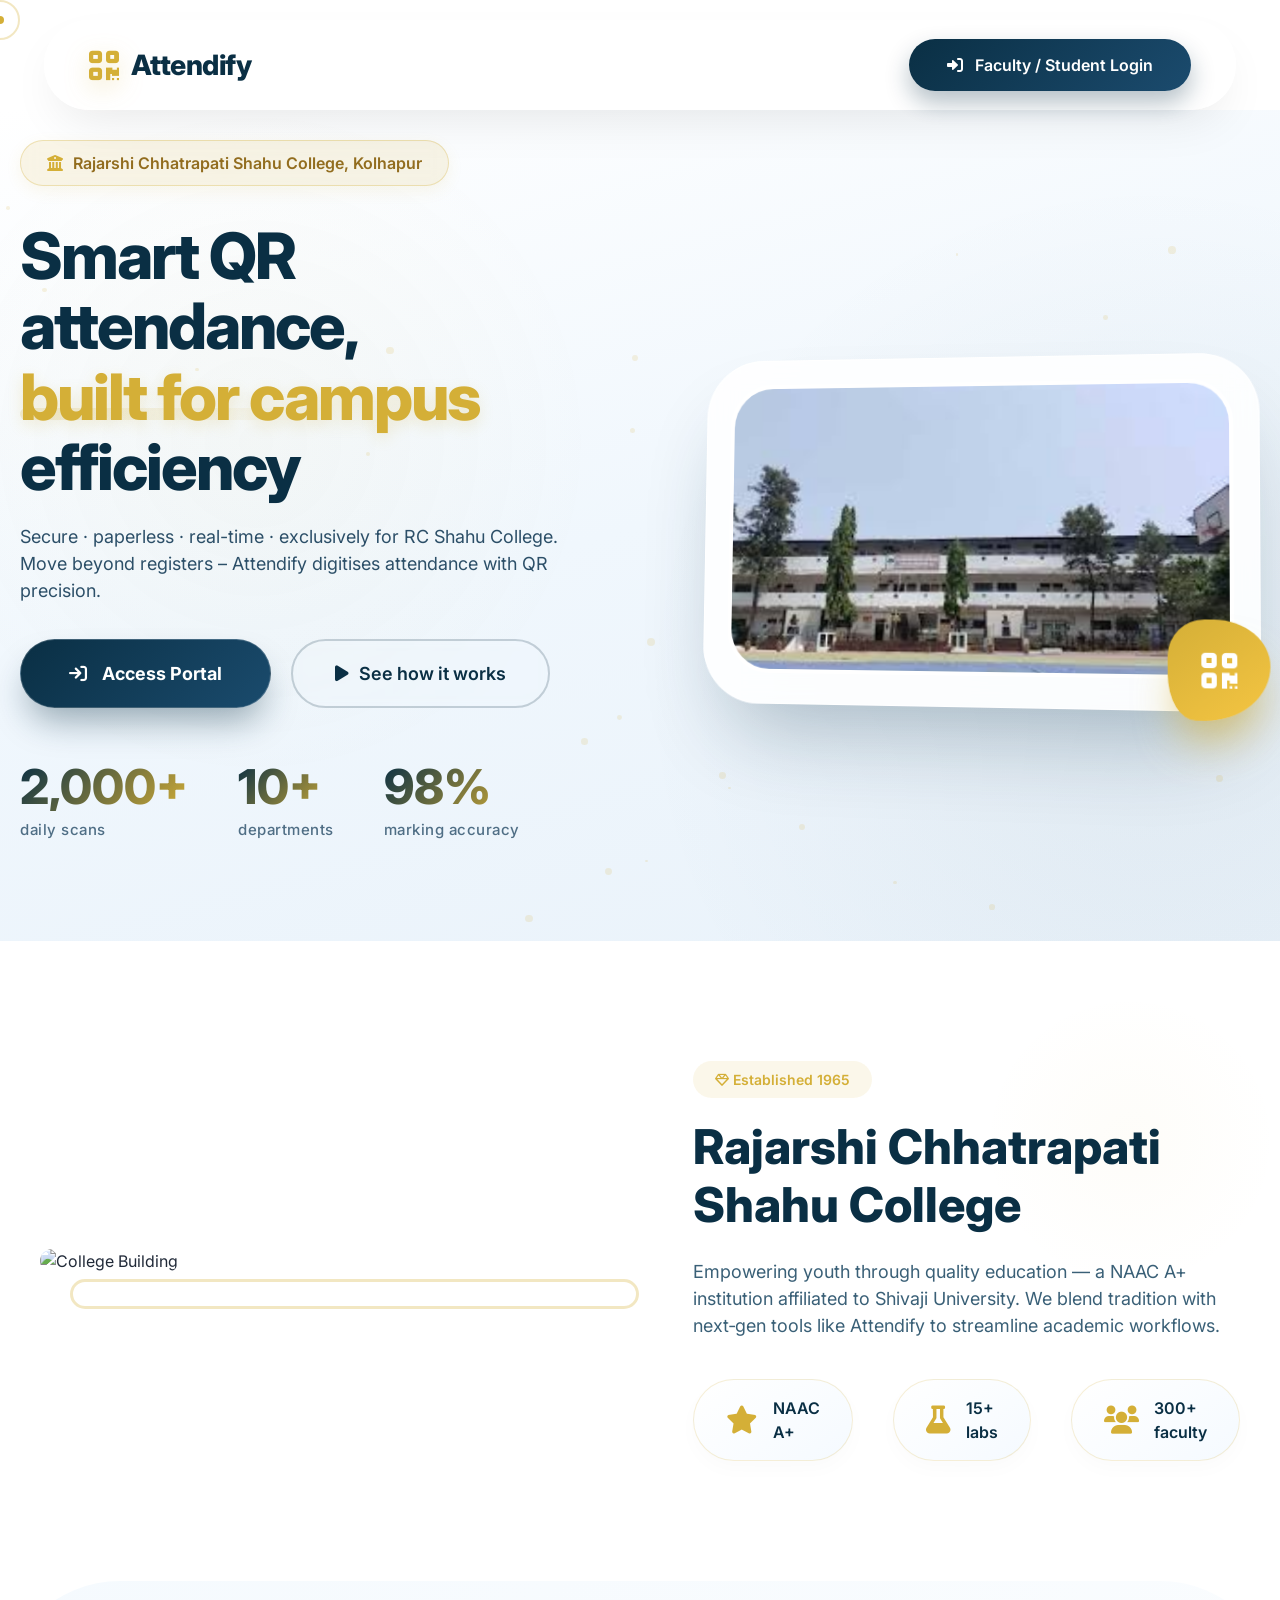
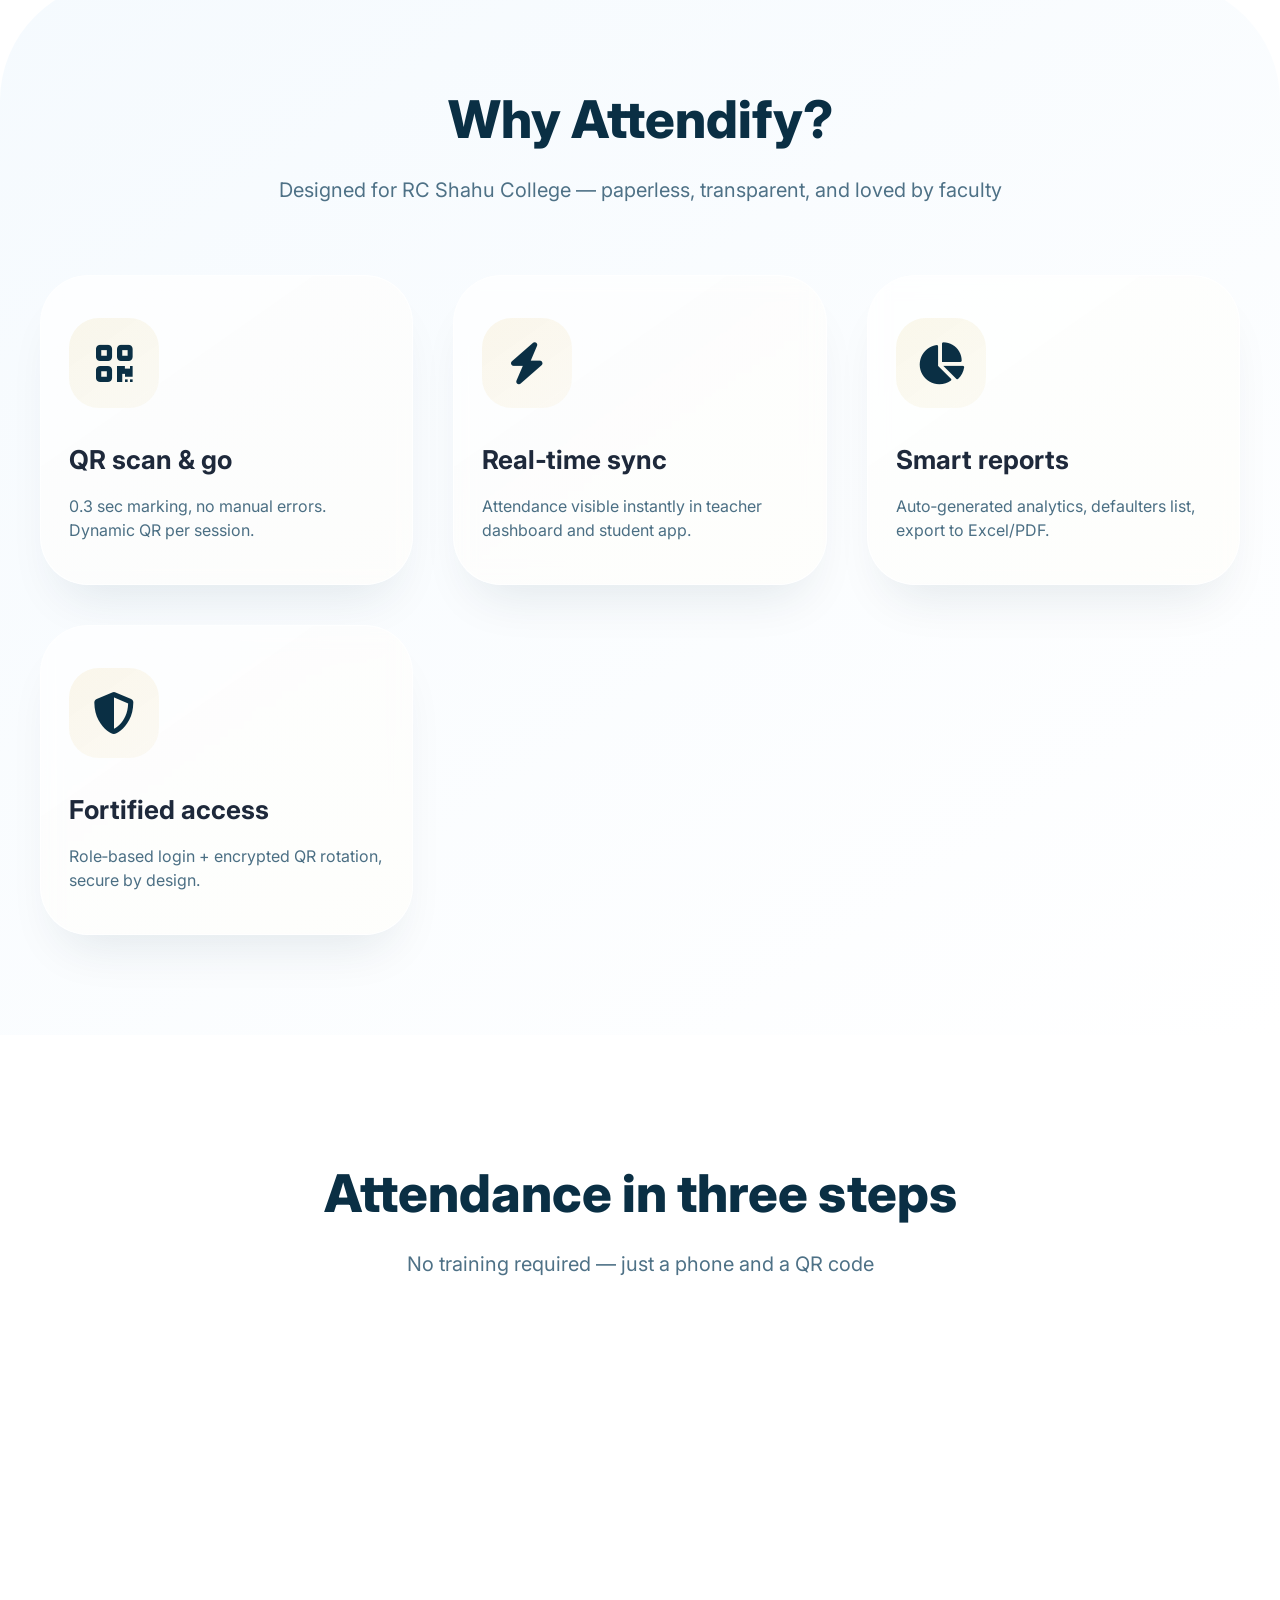
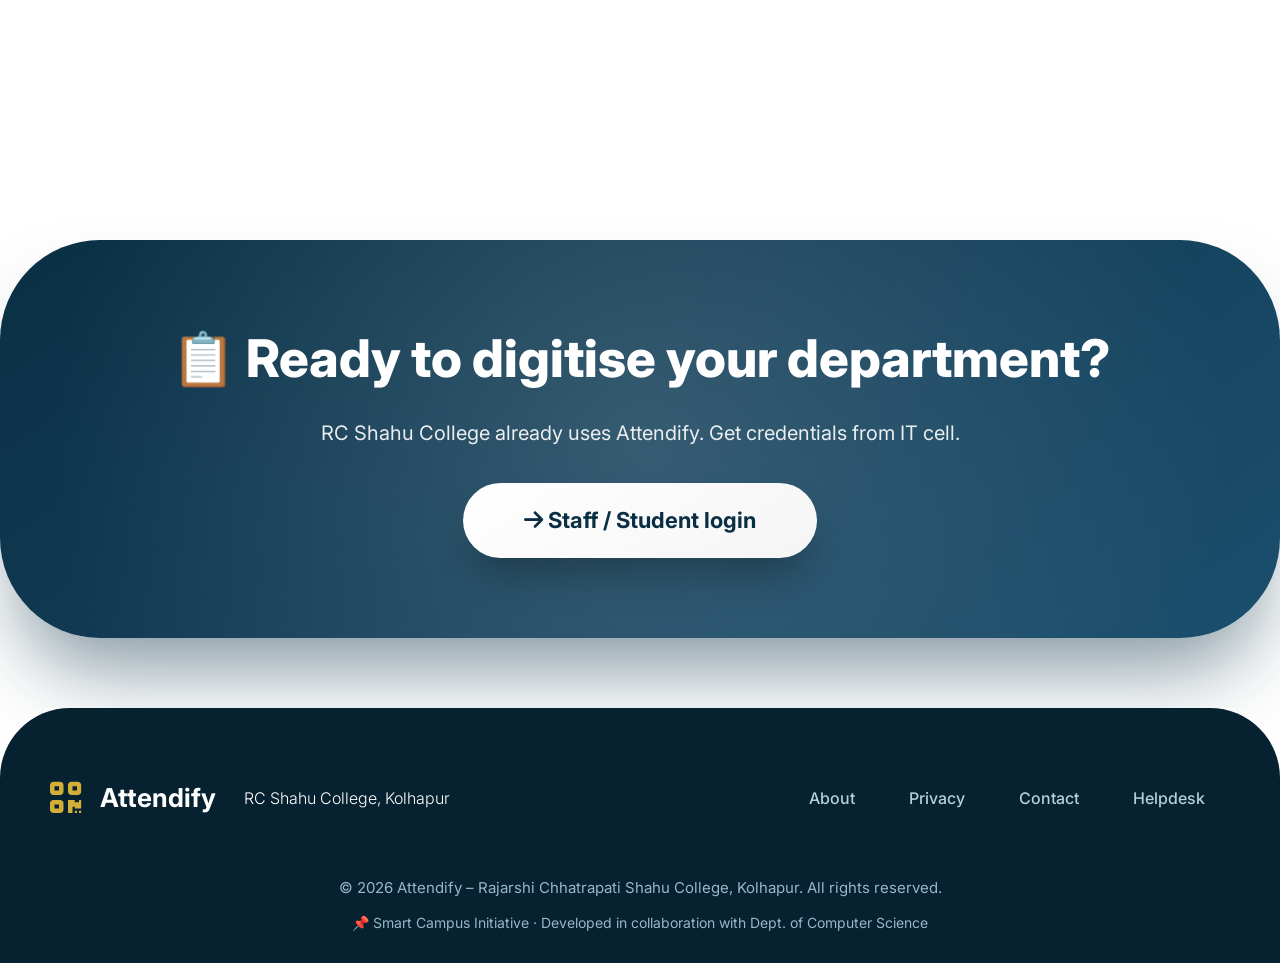
==== Attendify-Sanika/register/src/main/resources/static/index.html @ 50d9e05d "Initial commit of full code" ====
<!DOCTYPE html>
<html lang="en">

<head>
    <meta charset="UTF-8">
    <meta name="viewport" content="width=device-width, initial-scale=1.0, maximum-scale=1.5">
    <title>Attendify · RC Shahu College | Smart QR Attendance</title>
    <!-- Google Font & modern icons -->
    <link href="https://fonts.googleapis.com/css2?family=Inter:opsz,wght@14..32,400;14..32,500;14..32,600;14..32,700;14..32,800&display=swap" rel="stylesheet">
    <!-- Font Awesome 6 (free) for crisp icons -->
    <link rel="stylesheet" href="https://cdnjs.cloudflare.com/ajax/libs/font-awesome/6.0.0-beta3/css/all.min.css">
    <!-- AOS (Animate on Scroll) library for smooth scroll animations -->
    <link href="https://unpkg.com/aos@2.3.1/dist/aos.css" rel="stylesheet">
    <!-- Swiper for modern carousels (optional but adds innovation) -->
    <link rel="stylesheet" href="https://cdn.jsdelivr.net/npm/swiper@11/swiper-bundle.min.css" />
    <style>
        * {
            margin: 0;
            padding: 0;
            box-sizing: border-box;
        }

        body {
            font-family: 'Inter', 'Segoe UI', sans-serif;
            background-color: #ffffff;
            color: #1e293b;
            line-height: 1.5;
            overflow-x: hidden;
        }

        :root {
            --primary: #0a2f44;
            /* deeper navy – more sophisticated */
            --primary-dark: #041f2e;
            --secondary: #d4af37;
            /* richer gold */
            --secondary-light: #f3e3b5;
            --accent: #2a9d8f;
            /* vibrant teal for freshness */
            --light-bg: #f8fafd;
            --white: #ffffff;
            --shadow-sm: 0 15px 35px -10px rgba(10, 47, 68, 0.08);
            --shadow-hover: 0 35px 60px -15px rgba(10, 47, 68, 0.2);
            --shadow-card: 0 25px 45px -15px rgba(0, 0, 0, 0.1);
            --radius-card: 36px;
            --radius-btn: 60px;
            --transition: all 0.5s cubic-bezier(0.2, 0.9, 0.3, 1);
        }

        /* ----- Custom cursor effect (premium touch) ----- */
        .cursor-dot {
            width: 8px;
            height: 8px;
            background-color: var(--secondary);
            border-radius: 50%;
            position: fixed;
            pointer-events: none;
            z-index: 9999;
            transition: transform 0.1s;
        }

        .cursor-outline {
            width: 40px;
            height: 40px;
            border: 2px solid rgba(212, 175, 55, 0.3);
            border-radius: 50%;
            position: fixed;
            pointer-events: none;
            z-index: 9998;
            transition: all 0.15s ease;
        }

        /* ----- modern header / glassmorphism enhanced ----- */
        header {
            background: rgba(255, 255, 255, 0.8);
            backdrop-filter: blur(16px) saturate(180%);
            -webkit-backdrop-filter: blur(16px) saturate(180%);
            padding: 18px 44px;
            display: flex;
            justify-content: space-between;
            align-items: center;
            position: sticky;
            top: 20px;
            z-index: 100;
            margin: 20px 44px 0;
            border-radius: 100px;
            box-shadow: 0 20px 50px -15px rgba(0, 0, 0, 0.1), 0 0 0 1px rgba(255, 255, 255, 0.7) inset;
            border: 1px solid rgba(255, 255, 255, 0.5);
            transform: translateY(0);
            animation: headerFloat 4s infinite alternate;
        }

        @keyframes headerFloat {
            0% { transform: translateY(0); }
            100% { transform: translateY(-5px); }
        }

        .logo {
            display: flex;
            align-items: center;
            gap: 12px;
            font-size: 28px;
            font-weight: 800;
            color: var(--primary);
            letter-spacing: -0.5px;
        }

        .logo i {
            color: var(--secondary);
            font-size: 34px;
            filter: drop-shadow(0 8px 12px rgba(212, 175, 55, 0.3));
            animation: rotateSlow 10s infinite linear;
        }

        @keyframes rotateSlow {
            from { transform: rotateY(0deg); }
            to { transform: rotateY(360deg); }
        }

        .nav-btn {
            background: linear-gradient(135deg, var(--primary), #1b4b6e);
            color: white;
            padding: 14px 38px;
            border-radius: var(--radius-btn);
            text-decoration: none;
            font-weight: 600;
            font-size: 16px;
            border: none;
            transition: var(--transition);
            display: flex;
            align-items: center;
            gap: 12px;
            box-shadow: 0 12px 25px rgba(10, 47, 68, 0.3);
            position: relative;
            overflow: hidden;
        }

        .nav-btn::before {
            content: '';
            position: absolute;
            top: 0;
            left: -100%;
            width: 100%;
            height: 100%;
            background: linear-gradient(90deg, transparent, rgba(255, 255, 255, 0.2), transparent);
            transition: left 0.7s;
        }

        .nav-btn:hover::before {
            left: 100%;
        }

        .nav-btn i {
            font-size: 16px;
            transition: transform 0.3s;
        }

        .nav-btn:hover {
            background: linear-gradient(135deg, #0b3955, #0a2f44);
            transform: translateY(-5px) scale(1.02);
            box-shadow: 0 25px 40px -10px rgba(10, 47, 68, 0.5);
        }

        .nav-btn:hover i {
            transform: translateX(8px) rotate(360deg);
        }

        /* ----- hero: cinematic, spacious, full of energy ----- */
        .hero {
            position: relative;
            background: linear-gradient(165deg, #ffffff 0%, #f0f7fd 50%, #e9f2fa 100%);
            padding: 30px 20px 100px;
            overflow: hidden;
        }

        .hero::before {
            content: '';
            position: absolute;
            width: 100%;
            height: 100%;
            top: 0;
            left: 0;
            background: radial-gradient(circle at 20% 40%, rgba(212, 175, 55, 0.04) 0%, transparent 30%),
                        radial-gradient(circle at 90% 70%, rgba(10, 47, 68, 0.05) 0%, transparent 40%);
            pointer-events: none;
        }

        .hero-particles {
            position: absolute;
            width: 100%;
            height: 100%;
            top: 0;
            left: 0;
            z-index: 1;
        }

        .hero-content {
            max-width: 1300px;
            margin: 0 auto;
            position: relative;
            z-index: 5;
        }

        .college-tag {
            display: inline-flex;
            align-items: center;
            background: rgba(212, 175, 55, 0.12);
            color: #926d1f;
            font-weight: 600;
            font-size: 16px;
            padding: 10px 26px;
            border-radius: 60px;
            margin-bottom: 35px;
            border: 1px solid rgba(212, 175, 55, 0.3);
            backdrop-filter: blur(8px);
            box-shadow: 0 5px 15px rgba(212, 175, 55, 0.1);
        }

        .college-tag i {
            margin-right: 10px;
            color: var(--secondary);
        }

        .hero-grid {
            display: flex;
            flex-wrap: wrap;
            align-items: center;
            gap: 50px;
        }

        .hero-text {
            flex: 1 1 500px;
        }

        .hero-text h1 {
            font-size: 64px;
            font-weight: 800;
            line-height: 1.1;
            color: var(--primary);
            letter-spacing: -2px;
            margin-bottom: 20px;
        }

        .hero-text h1 span {
            color: var(--secondary);
            position: relative;
            display: inline-block;
            text-shadow: 0 5px 15px rgba(212, 175, 55, 0.2);
        }

        .hero-text h1 span::after {
            content: '';
            position: absolute;
            bottom: 12px;
            left: 0;
            width: 100%;
            height: 12px;
            background: linear-gradient(90deg, rgba(212, 175, 55, 0.2), transparent 70%);
            z-index: -1;
            border-radius: 10px;
        }

        .hero-text p {
            font-size: 18px;
            color: #2c4f68;
            margin-bottom: 35px;
            max-width: 550px;
        }

        .hero-cta-group {
            display: flex;
            gap: 20px;
            flex-wrap: wrap;
        }

        .hero-btn-primary {
            background: linear-gradient(135deg, var(--primary), #1a4b6d);
            color: white;
            padding: 20px 48px;
            border-radius: 60px;
            text-decoration: none;
            font-weight: 700;
            font-size: 18px;
            display: inline-flex;
            align-items: center;
            gap: 15px;
            transition: var(--transition);
            box-shadow: 0 20px 35px -8px rgba(10, 47, 68, 0.4);
            border: 1px solid rgba(255, 255, 255, 0.2);
            position: relative;
            overflow: hidden;
        }

        .hero-btn-primary::after {
            content: '';
            position: absolute;
            width: 100%;
            height: 100%;
            top: 0;
            left: -100%;
            background: linear-gradient(90deg, transparent, rgba(255, 255, 255, 0.2), transparent);
            transition: left 0.6s;
        }

        .hero-btn-primary:hover::after {
            left: 100%;
        }

        .hero-btn-primary:hover {
            background: linear-gradient(135deg, #0f4260, #0a2f44);
            transform: translateY(-8px) scale(1.03);
            box-shadow: 0 35px 50px -12px rgba(10, 47, 68, 0.6);
        }

        .hero-btn-outline {
            background: transparent;
            color: var(--primary);
            padding: 18px 42px;
            border-radius: 60px;
            text-decoration: none;
            font-weight: 600;
            font-size: 18px;
            display: inline-flex;
            align-items: center;
            gap: 10px;
            border: 2px solid rgba(10, 47, 68, 0.2);
            transition: var(--transition);
            backdrop-filter: blur(5px);
        }

        .hero-btn-outline:hover {
            border-color: var(--secondary);
            background: rgba(212, 175, 55, 0.05);
            transform: translateY(-6px) scale(1.02);
            box-shadow: 0 15px 30px -10px rgba(212, 175, 55, 0.3);
        }

        .hero-stats {
            display: flex;
            gap: 50px;
            margin-top: 55px;
        }

        .stat-item {
            display: flex;
            flex-direction: column;
            position: relative;
        }

        .stat-number {
            font-size: 48px;
            font-weight: 800;
            color: var(--primary);
            line-height: 1;
            background: linear-gradient(135deg, var(--primary), var(--secondary));
            -webkit-background-clip: text;
            background-clip: text;
            color: transparent;
        }

        .stat-label {
            font-size: 15px;
            color: #4f6e85;
            letter-spacing: 0.5px;
            margin-top: 8px;
            font-weight: 500;
        }

        .hero-visual {
            flex: 1 1 450px;
            position: relative;
        }

        .hero-card {
            background: rgba(255, 255, 255, 0.85);
            backdrop-filter: blur(16px);
            border-radius: 60px;
            padding: 25px;
            box-shadow: 0 50px 90px -30px rgba(10, 47, 68, 0.3);
            border: 1px solid rgba(255, 255, 255, 0.8);
            transform: perspective(1200px) rotateY(-7deg) rotateX(3deg) scale(0.98);
            transition: transform 0.5s;
            animation: floating 7s infinite alternate ease-in-out;
        }

        @keyframes floating {
            0% { transform: perspective(1200px) rotateY(-7deg) rotateX(3deg) scale(0.98) translateY(0); }
            100% { transform: perspective(1200px) rotateY(-7deg) rotateX(3deg) scale(0.98) translateY(-20px); }
        }

        .hero-card img {
            width: 100%;
            border-radius: 45px;
            height: auto;
            max-height: 300px;
            object-fit: cover;
            border: 4px solid white;
        }

        .floating-icon {
            position: absolute;
            bottom: -10px;
            right: -10px;
            background: linear-gradient(145deg, var(--secondary), #f5c542);
            width: 100px;
            height: 100px;
            border-radius: 40% 60% 70% 30% / 40% 50% 60% 50%;
            display: flex;
            align-items: center;
            justify-content: center;
            color: white;
            font-size: 40px;
            box-shadow: 0 30px 40px -10px rgba(212, 175, 55, 0.6);
            animation: morph 6s infinite, pulse-glow 2.5s infinite;
        }

        @keyframes morph {
            0%, 100% { border-radius: 40% 60% 70% 30% / 40% 50% 60% 50%; }
            33% { border-radius: 60% 40% 30% 70% / 60% 30% 70% 40%; }
            66% { border-radius: 30% 60% 40% 70% / 50% 60% 40% 50%; }
        }

        @keyframes pulse-glow {
            0% { box-shadow: 0 0 0 0 rgba(212, 175, 55, 0.6); }
            70% { box-shadow: 0 0 0 20px rgba(212, 175, 55, 0); }
            100% { box-shadow: 0 0 0 0 rgba(212, 175, 55, 0); }
        }

        /* ----- about section with premium split ----- */
        .about-section {
            padding: 120px 40px;
            background: white;
            position: relative;
        }

        .about-section::before {
            content: '';
            position: absolute;
            width: 300px;
            height: 300px;
            background: radial-gradient(circle, rgba(212, 175, 55, 0.03) 0%, transparent 70%);
            top: 50px;
            right: 0;
            border-radius: 50%;
        }

        .about-grid {
            display: flex;
            gap: 90px;
            align-items: center;
            max-width: 1400px;
            margin: 0 auto;
            position: relative;
        }

        .about-image {
            flex: 1.2;
            position: relative;
        }

        .about-image img {
            width: 100%;
            border-radius: 50px;
            box-shadow: var(--shadow-hover);
            transition: var(--transition);
            filter: grayscale(20%) brightness(1.02);
        }

        .about-image:hover img {
            transform: scale(1.03) rotate(1deg);
            filter: grayscale(0%) brightness(1.05);
        }

        .about-image::after {
            content: '';
            position: absolute;
            top: 30px;
            left: 30px;
            width: 100%;
            height: 100%;
            border: 3px solid var(--secondary);
            border-radius: 50px;
            z-index: -1;
            opacity: 0.3;
            transition: 0.4s;
        }

        .about-image:hover::after {
            top: 20px;
            left: 20px;
        }

        .about-content {
            flex: 1;
        }

        .section-tag {
            background: rgba(212, 175, 55, 0.1);
            color: var(--secondary);
            display: inline-block;
            padding: 8px 22px;
            border-radius: 40px;
            font-weight: 600;
            font-size: 14px;
            margin-bottom: 20px;
        }

        .about-content h2 {
            font-size: 48px;
            font-weight: 800;
            color: var(--primary);
            margin-bottom: 25px;
            line-height: 1.2;
        }

        .about-content p {
            font-size: 18px;
            color: #3a6077;
            margin-bottom: 35px;
        }

        .accred-badges {
            display: flex;
            gap: 40px;
            margin-top: 40px;
        }

        .badge {
            display: flex;
            align-items: center;
            gap: 15px;
            background: linear-gradient(145deg, #ffffff, #f5faff);
            padding: 16px 32px;
            border-radius: 60px;
            font-weight: 600;
            color: var(--primary);
            box-shadow: 0 8px 20px rgba(0, 0, 0, 0.02);
            border: 1px solid rgba(212, 175, 55, 0.2);
        }

        .badge i {
            font-size: 28px;
            color: var(--secondary);
        }

        /* ----- features modern mosaic with glass ----- */
        .features-section {
            background: linear-gradient(145deg, #f5fafe, #ffffff);
            padding: 100px 40px;
            border-radius: 120px 120px 0 0;
            position: relative;
        }

        .section-header {
            text-align: center;
            max-width: 800px;
            margin: 0 auto 70px;
        }

        .section-header h2 {
            font-size: 52px;
            font-weight: 800;
            color: var(--primary);
            margin-bottom: 16px;
        }

        .section-header p {
            font-size: 20px;
            color: #4e7186;
        }

        .features-grid {
            display: grid;
            grid-template-columns: repeat(auto-fit, minmax(280px, 1fr));
            gap: 40px;
            max-width: 1400px;
            margin: 0 auto;
        }

        .feature-card {
            background: rgba(255, 255, 255, 0.7);
            backdrop-filter: blur(10px);
            border-radius: 48px;
            padding: 42px 28px;
            box-shadow: 0 30px 50px -20px rgba(10, 47, 68, 0.1);
            transition: var(--transition);
            border: 1px solid rgba(255, 255, 255, 0.6);
            position: relative;
            overflow: hidden;
            z-index: 2;
        }

        .feature-card::before {
            content: '';
            position: absolute;
            top: 0;
            left: 0;
            width: 100%;
            height: 100%;
            background: linear-gradient(145deg, transparent, rgba(212, 175, 55, 0.02));
            z-index: -1;
        }

        .feature-card::after {
            content: '';
            position: absolute;
            bottom: 0;
            left: 0;
            width: 0;
            height: 4px;
            background: linear-gradient(90deg, var(--secondary), var(--accent));
            transition: width 0.4s ease;
        }

        .feature-card:hover::after {
            width: 100%;
        }

        .feature-card:hover {
            transform: translateY(-20px) scale(1.02);
            box-shadow: 0 50px 80px -25px rgba(10, 47, 68, 0.2);
            background: white;
        }

        .feature-icon {
            background: linear-gradient(145deg, rgba(212, 175, 55, 0.1), rgba(212, 175, 55, 0.05));
            width: 90px;
            height: 90px;
            border-radius: 30px;
            display: flex;
            align-items: center;
            justify-content: center;
            font-size: 42px;
            color: var(--primary);
            margin-bottom: 32px;
            transition: var(--transition);
        }

        .feature-card:hover .feature-icon {
            background: var(--secondary);
            color: white;
            border-radius: 40% 60% 70% 30% / 40% 50% 60% 50%;
            transform: rotate(5deg) scale(1.1);
        }

        .feature-card h3 {
            font-size: 26px;
            font-weight: 700;
            margin-bottom: 15px;
        }

        .feature-card p {
            color: #4b6f84;
            font-size: 16px;
        }

        /* ----- steps with cinematic numbers ----- */
        .steps-section {
            padding: 120px 40px;
            background: white;
        }

        .steps-container {
            display: flex;
            flex-wrap: wrap;
            justify-content: center;
            gap: 50px;
            max-width: 1200px;
            margin: 60px auto 0;
        }

        .step-item {
            background: linear-gradient(145deg, #ffffff, #f9fcff);
            border-radius: 60px;
            padding: 40px 30px;
            flex: 1 1 260px;
            box-shadow: 0 30px 50px -25px rgba(10, 47, 68, 0.15);
            border: 1px solid rgba(255, 255, 255, 0.7);
            transition: var(--transition);
            position: relative;
            text-align: center;
        }

        .step-item:hover {
            transform: translateY(-20px) scale(1.02);
            box-shadow: 0 50px 80px -25px rgba(212, 175, 55, 0.2);
        }

        .step-num {
            background: linear-gradient(145deg, var(--primary), #13415a);
            color: white;
            width: 90px;
            height: 90px;
            border-radius: 40% 60% 70% 30% / 40% 50% 60% 50%;
            display: flex;
            align-items: center;
            justify-content: center;
            font-weight: 800;
            font-size: 40px;
            margin: 0 auto 30px;
            transition: var(--transition);
            box-shadow: 0 15px 25px rgba(10, 47, 68, 0.2);
        }

        .step-item:hover .step-num {
            background: var(--secondary);
            color: var(--primary);
            border-radius: 50%;
            transform: rotate(360deg) scale(1.1);
        }

        .step-item h4 {
            font-size: 24px;
            font-weight: 700;
            margin-bottom: 15px;
        }

        .step-item p {
            color: #436479;
        }

        /* ----- cta banner with depth and sparkle ----- */
        .cta-banner {
            background: linear-gradient(145deg, #0a2f44, #1b4f6e);
            border-radius: 100px;
            padding: 80px 50px;
            color: white;
            text-align: center;
            margin: 70px auto;
            max-width: 1300px;
            box-shadow: 0 50px 80px -20px rgba(10, 47, 68, 0.5);
            position: relative;
            overflow: hidden;
        }

        .cta-banner::before {
            content: '';
            position: absolute;
            top: -50%;
            left: -20%;
            width: 140%;
            height: 200%;
            background: radial-gradient(circle, rgba(255, 255, 255, 0.15) 0%, transparent 60%);
            transform: rotate(15deg);
        }

        .cta-banner h3 {
            font-size: 52px;
            font-weight: 800;
            margin-bottom: 20px;
            position: relative;
        }

        .cta-banner .cta-link {
            background: linear-gradient(145deg, white, #f5f5f5);
            color: var(--primary);
            padding: 20px 60px;
            border-radius: 80px;
            text-decoration: none;
            font-weight: 700;
            font-size: 22px;
            display: inline-block;
            margin-top: 35px;
            transition: var(--transition);
            box-shadow: 0 25px 40px -10px rgba(0, 0, 0, 0.3);
            position: relative;
            border: 1px solid rgba(255, 255, 255, 0.2);
        }

        .cta-banner .cta-link:hover {
            background: white;
            transform: scale(1.05) translateY(-5px);
            box-shadow: 0 40px 60px -10px black;
        }

        /* ----- footer with gold accents ----- */
        footer {
            background: #06212f;
            color: #bcd3df;
            padding: 70px 50px 30px;
            border-radius: 70px 70px 0 0;
            margin-top: 50px;
            position: relative;
        }

        .footer-inner {
            max-width: 1400px;
            margin: 0 auto;
            display: flex;
            flex-wrap: wrap;
            justify-content: space-between;
            align-items: center;
        }

        .footer-logo {
            display: flex;
            align-items: center;
            gap: 18px;
            font-size: 26px;
            font-weight: 700;
            color: white;
        }

        .footer-logo i {
            color: var(--secondary);
            font-size: 36px;
        }

        .footer-links a {
            color: #b4d0dd;
            text-decoration: none;
            margin: 0 25px;
            font-weight: 500;
            transition: 0.3s;
            position: relative;
        }

        .footer-links a::after {
            content: '';
            position: absolute;
            bottom: -5px;
            left: 0;
            width: 0;
            height: 2px;
            background: var(--secondary);
            transition: width 0.3s;
        }

        .footer-links a:hover::after {
            width: 100%;
        }

        .footer-links a:hover {
            color: white;
        }

        .copyright {
            text-align: center;
            margin-top: 60px;
            color: #98b7c9;
            font-size: 15px;
        }

        /* responsive */
        @media (max-width: 900px) {
            .hero-grid { flex-direction: column; }
            .about-grid { flex-direction: column-reverse; }
            .hero-text h1 { font-size: 48px; }
            header { margin: 10px 20px; padding: 14px 24px; }
            .hero { padding: 20px 20px 60px; }
            .footer-inner { flex-direction: column; gap: 30px; }
        }

        @media (max-width: 600px) {
            .hero-text h1 { font-size: 38px; }
            .hero-stats { flex-wrap: wrap; gap: 25px; }
            .section-header h2 { font-size: 40px; }
            .cta-banner h3 { font-size: 36px; }
            .footer-links a { display: block; margin: 15px 0; }
        }
    </style>
    <!-- AOS animation library -->
    <link href="https://unpkg.com/aos@2.3.1/dist/aos.css" rel="stylesheet">
</head>

<body>
    <!-- Custom cursor (optional, adds premium feel) -->
    <div class="cursor-dot"></div>
    <div class="cursor-outline"></div>

    <!-- GLASS HEADER with floating effect -->
    <header data-aos="fade-down" data-aos-duration="900">
        <div class="logo">
            <i class="fas fa-qrcode"></i>
            <span>Attendify</span>
        </div>
        <a href="public/login.html" class="nav-btn">
            <i class="fas fa-sign-in-alt"></i> Faculty / Student Login
        </a>
    </header>

    <!-- HERO SECTION (cinematic & animated) -->
    <section class="hero">
        <div class="hero-particles" id="particles"></div>
        <div class="hero-content">
            <div class="college-tag" data-aos="fade-right" data-aos-delay="100">
                <i class="fas fa-university"></i> Rajarshi Chhatrapati Shahu College, Kolhapur
            </div>
            <div class="hero-grid">
                <div class="hero-text" data-aos="fade-up" data-aos-delay="200">
                    <h1>Smart QR attendance, <span>built for campus</span> efficiency</h1>
                    <p>Secure · paperless · real-time · exclusively for RC Shahu College. Move beyond registers – Attendify digitises attendance with QR precision.</p>
                    <div class="hero-cta-group">
                        <a href="public/login.html" class="hero-btn-primary">
                            <i class="fas fa-arrow-right-to-bracket"></i> Access Portal
                        </a>
                        <a href="#features" class="hero-btn-outline">
                            <i class="fas fa-play"></i> See how it works
                        </a>
                    </div>
                    <div class="hero-stats">
                        <div class="stat-item" data-aos="zoom-in" data-aos-delay="300">
                            <span class="stat-number">2,000+</span>
                            <span class="stat-label">daily scans</span>
                        </div>
                        <div class="stat-item" data-aos="zoom-in" data-aos-delay="350">
                            <span class="stat-number">10+</span>
                            <span class="stat-label">departments</span>
                        </div>
                        <div class="stat-item" data-aos="zoom-in" data-aos-delay="400">
                            <span class="stat-number">98%</span>
                            <span class="stat-label">marking accuracy</span>
                        </div>
                    </div>
                </div>
                <div class="hero-visual" data-aos="fade-left" data-aos-delay="300">
                    <div class="hero-card">
                        <img src="./public\assets/clgImg.jpg" alt="campus">
                        <div class="floating-icon">
                            <i class="fas fa-qrcode"></i>
                        </div>
                    </div>
                </div>
            </div>
        </div>
    </section>

    <!-- ABOUT (with premium split) -->
    <section class="about-section" id="about">
        <div class="about-grid">
            <div class="about-image" data-aos="fade-right" data-aos-duration="1100">
                <img src="https://images.unsplash.com/photo-1562774053-701939374585?ixlib=rb-4.0.3&auto=format&fit=crop&w=800&q=80" alt="College Building">
            </div>
            <div class="about-content" data-aos="fade-left" data-aos-delay="100">
                <span class="section-tag"><i class="far fa-gem"></i> Established 1965</span>
                <h2>Rajarshi Chhatrapati Shahu College</h2>
                <p>Empowering youth through quality education — a NAAC A+ institution affiliated to Shivaji University. We blend tradition with next‑gen tools like Attendify to streamline academic workflows.</p>
                <div class="accred-badges">
                    <div class="badge"><i class="fas fa-star"></i> NAAC A+</div>
                    <div class="badge"><i class="fas fa-flask"></i> 15+ labs</div>
                    <div class="badge"><i class="fas fa-users"></i> 300+ faculty</div>
                </div>
            </div>
        </div>
    </section>

    <!-- FEATURES SECTION (glassmorphic) -->
    <section class="features-section" id="features">
        <div class="section-header" data-aos="fade-up">
            <h2>Why Attendify?</h2>
            <p>Designed for RC Shahu College — paperless, transparent, and loved by faculty</p>
        </div>
        <div class="features-grid">
            <div class="feature-card" data-aos="zoom-in-up" data-aos-delay="50">
                <div class="feature-icon"><i class="fas fa-qrcode"></i></div>
                <h3>QR scan & go</h3>
                <p>0.3 sec marking, no manual errors. Dynamic QR per session.</p>
            </div>
            <div class="feature-card" data-aos="zoom-in-up" data-aos-delay="100">
                <div class="feature-icon"><i class="fas fa-bolt"></i></div>
                <h3>Real‑time sync</h3>
                <p>Attendance visible instantly in teacher dashboard and student app.</p>
            </div>
            <div class="feature-card" data-aos="zoom-in-up" data-aos-delay="150">
                <div class="feature-icon"><i class="fas fa-chart-pie"></i></div>
                <h3>Smart reports</h3>
                <p>Auto‑generated analytics, defaulters list, export to Excel/PDF.</p>
            </div>
            <div class="feature-card" data-aos="zoom-in-up" data-aos-delay="200">
                <div class="feature-icon"><i class="fas fa-shield"></i></div>
                <h3>Fortified access</h3>
                <p>Role‑based login + encrypted QR rotation, secure by design.</p>
            </div>
        </div>
    </section>

    <!-- HOW IT WORKS steps (cinematic) -->
    <section class="steps-section">
        <div class="section-header" data-aos="fade-up">
            <h2>Attendance in three steps</h2>
            <p>No training required — just a phone and a QR code</p>
        </div>
        <div class="steps-container">
            <div class="step-item" data-aos="flip-up" data-aos-delay="0">
                <div class="step-num">1</div>
                <h4>Faculty generates</h4>
                <p>Teacher logs in, creates session. Unique QR appears on screen.</p>
            </div>
            <div class="step-item" data-aos="flip-up" data-aos-delay="100">
                <div class="step-num">2</div>
                <h4>Student scans</h4>
                <p>Opens Attendify, scans QR from any device — instantly marked.</p>
            </div>
            <div class="step-item" data-aos="flip-up" data-aos-delay="200">
                <div class="step-num">3</div>
                <h4>Live dashboard</h4>
                <p>Teacher sees live list; automated reports sent to department.</p>
            </div>
        </div>
    </section>

    <!-- COLLEGE‑FOCUSED CTA with depth and sparkle -->
    <div class="container" style="max-width: 1400px; margin: 0 auto;">
        <div class="cta-banner" data-aos="zoom-in" data-aos-duration="900">
            <h3>📋 Ready to digitise your department?</h3>
            <p style="font-size: 20px; opacity: 0.9;">RC Shahu College already uses Attendify. Get credentials from IT cell.</p>
            <a href="public/login.html" class="cta-link">
                <i class="fas fa-arrow-right"></i> Staff / Student login
            </a>
        </div>
    </div>

    <!-- FOOTER refined with gold accents -->
    <footer>
        <div class="footer-inner">
            <div class="footer-logo">
                <i class="fas fa-qrcode"></i> Attendify
                <span style="font-weight: 300; font-size: 16px; margin-left: 10px;">RC Shahu College, Kolhapur</span>
            </div>
            <div class="footer-links">
                <a href="#">About</a>
                <a href="#">Privacy</a>
                <a href="#">Contact</a>
                <a href="#">Helpdesk</a>
            </div>
        </div>
        <div class="copyright">
            © 2026 Attendify – Rajarshi Chhatrapati Shahu College, Kolhapur. All rights reserved.
            <span style="display: block; margin-top: 12px; font-size: 14px;">📌 Smart Campus Initiative · Developed in collaboration with Dept. of Computer Science</span>
        </div>
    </footer>

    <!-- AOS script -->
    <script src="https://unpkg.com/aos@2.3.1/dist/aos.js"></script>
    <script>
        AOS.init({
            duration: 900,
            once: false,
            mirror: true,
            offset: 60,
            easing: 'ease-out-cubic'
        });

        // Custom cursor (adds premium feel)
        const cursorDot = document.querySelector('.cursor-dot');
        const cursorOutline = document.querySelector('.cursor-outline');

        if (cursorDot && cursorOutline) {
            window.addEventListener('mousemove', (e) => {
                const posX = e.clientX;
                const posY = e.clientY;

                cursorDot.style.left = `${posX}px`;
                cursorDot.style.top = `${posY}px`;

                cursorOutline.style.left = `${posX}px`;
                cursorOutline.style.top = `${posY}px`;
            });
        }

        // Simple particles effect for hero (adds liveliness)
        const hero = document.querySelector('.hero-particles');
        if (hero) {
            for (let i = 0; i < 25; i++) {
                const particle = document.createElement('span');
                particle.style.position = 'absolute';
                particle.style.width = Math.random() * 6 + 2 + 'px';
                particle.style.height = particle.style.width;
                particle.style.background = 'rgba(212, 175, 55, 0.15)';
                particle.style.borderRadius = '50%';
                particle.style.left = Math.random() * 100 + '%';
                particle.style.top = Math.random() * 100 + '%';
                particle.style.animation = `floatParticle ${Math.random() * 10 + 10}s infinite alternate`;
                particle.style.pointerEvents = 'none';
                hero.appendChild(particle);
            }
        }
    </script>
    <style>
        @keyframes floatParticle {
            from { transform: translateY(0) translateX(0); }
            to { transform: translateY(-100px) translateX(20px); }
        }
        .cursor-dot, .cursor-outline {
            pointer-events: none;
            position: fixed;
            transform: translate(-50%, -50%);
            z-index: 9999;
        }
        .cursor-dot { width: 8px; height: 8px; background: #d4af37; border-radius: 50%; }
        .cursor-outline { width: 40px; height: 40px; border: 2px solid rgba(212, 175, 55, 0.3); border-radius: 50%; transition: all 0.1s; }
    </style>
</body>

</html>
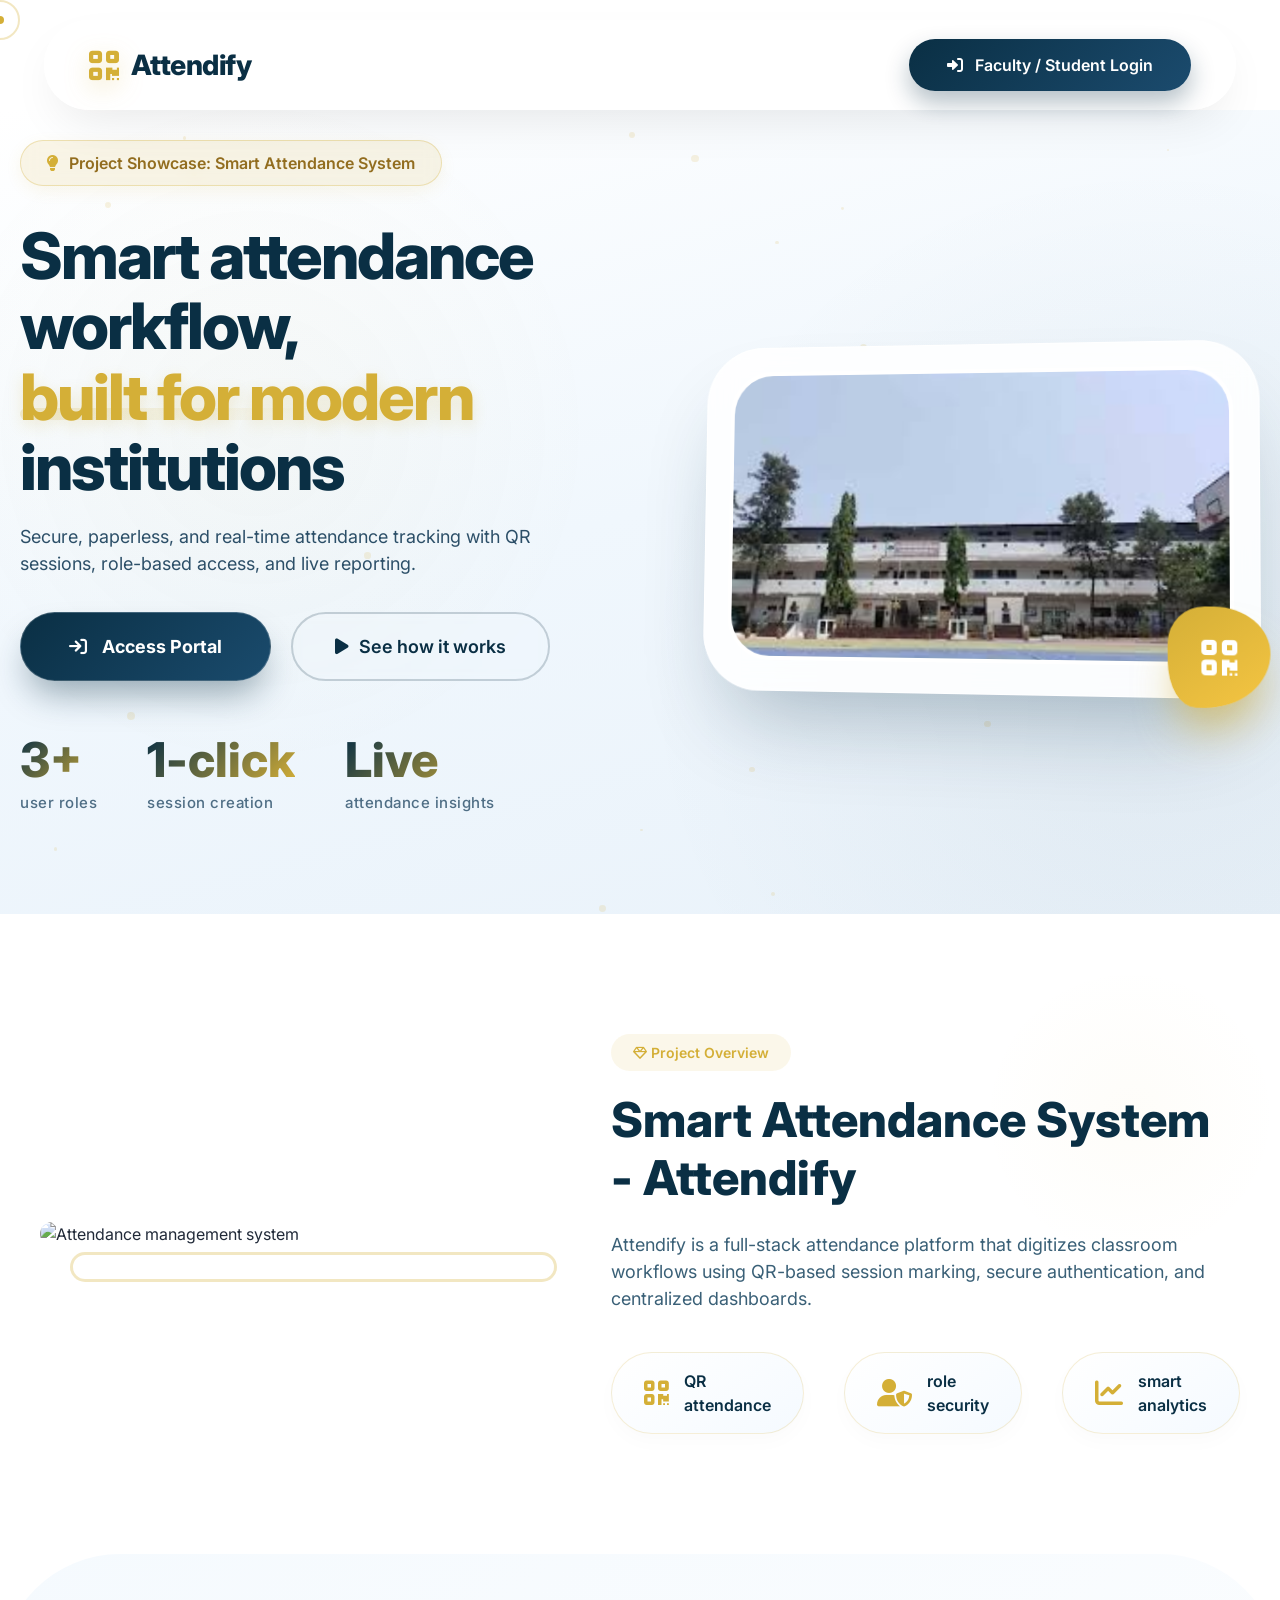
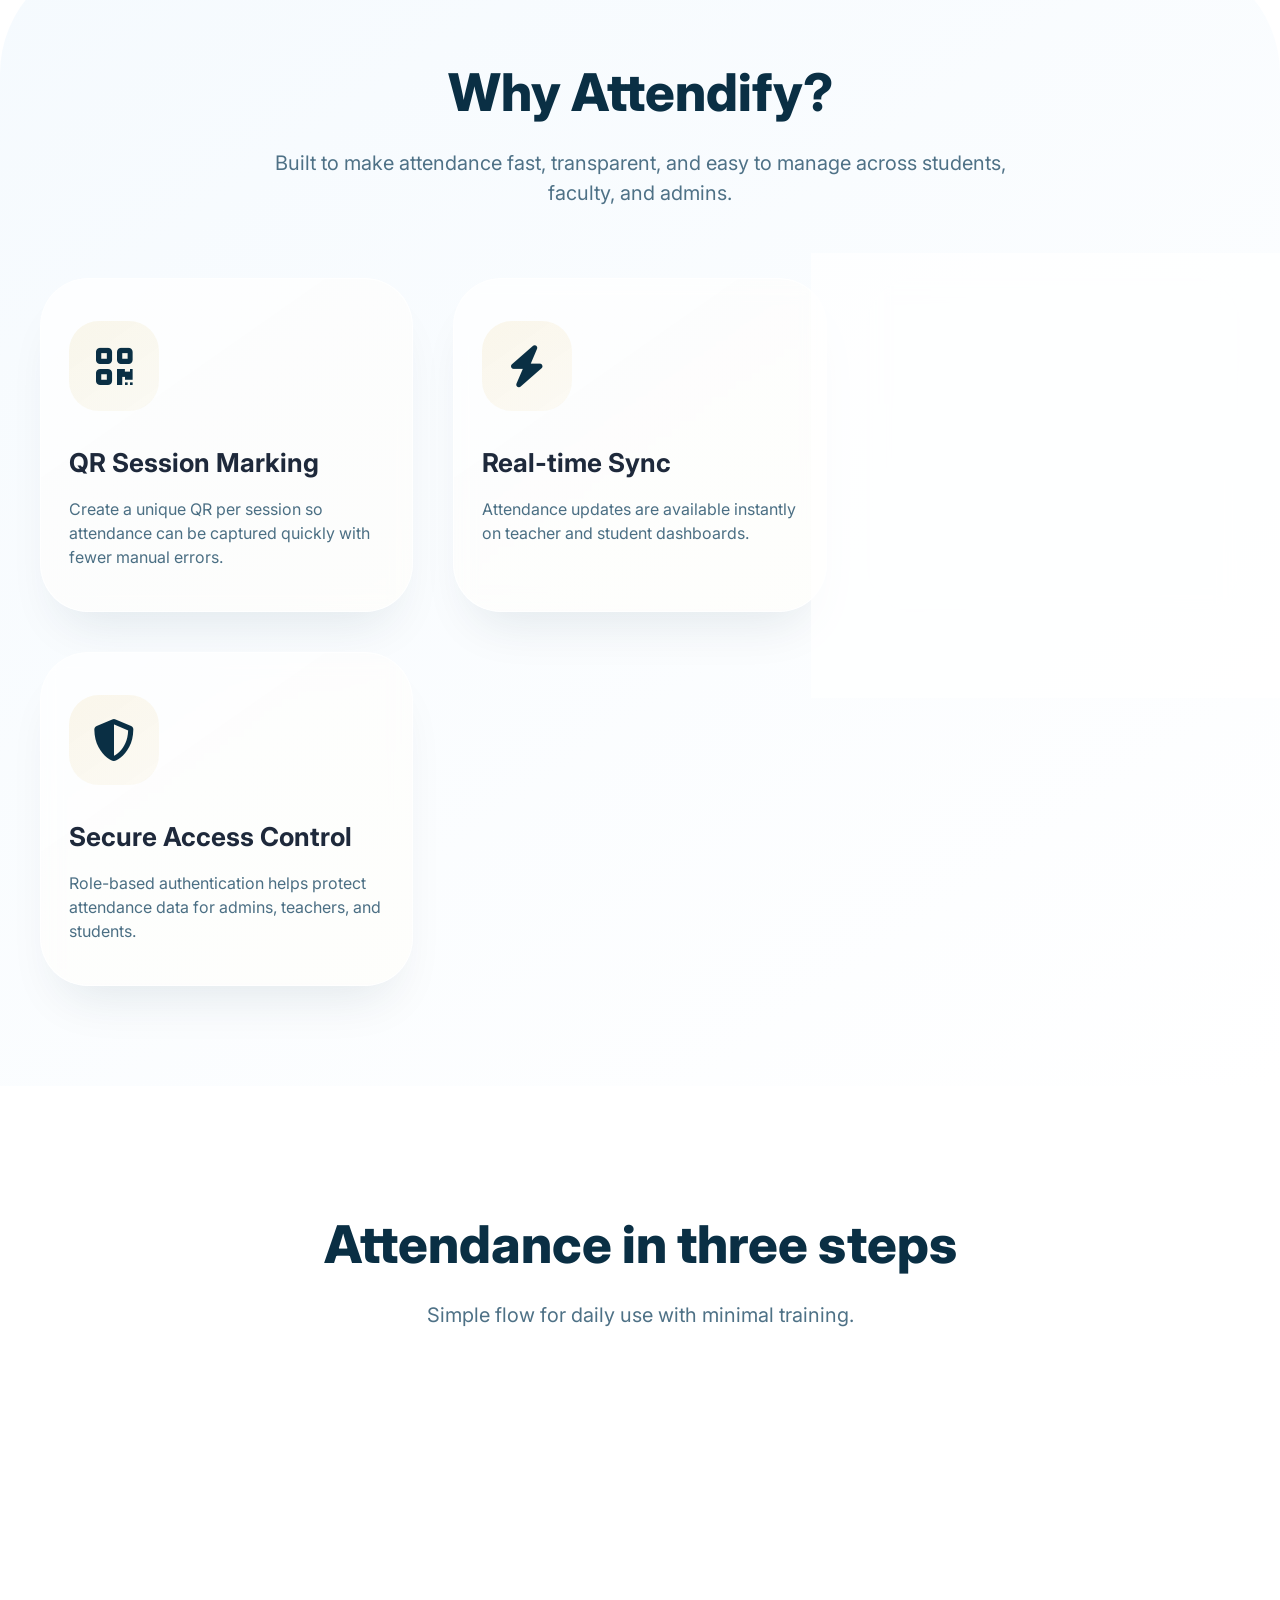
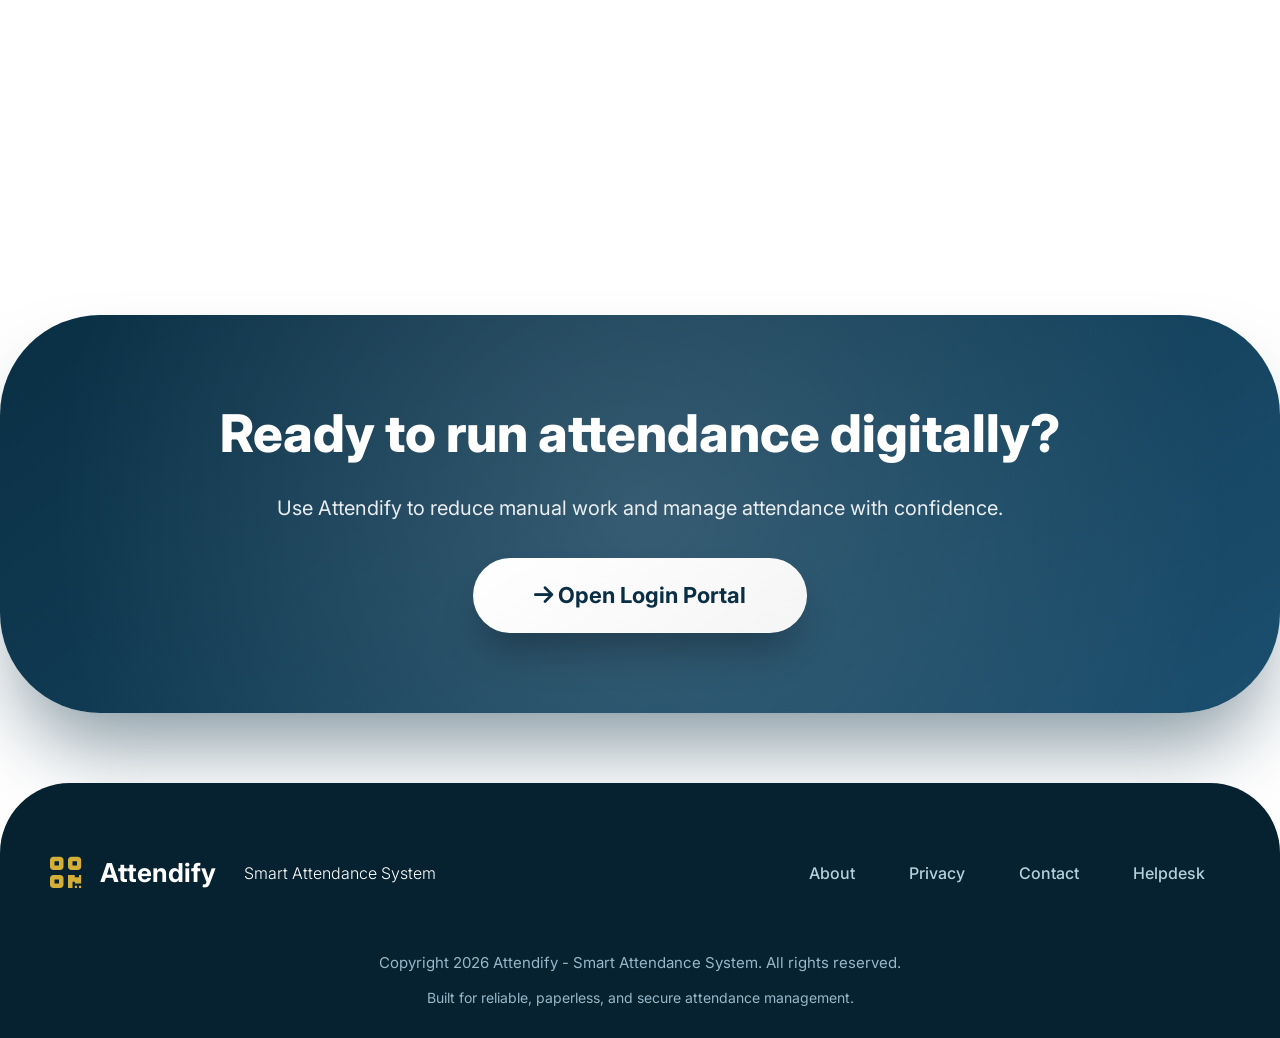
==== commit a374a0de: "Improve landing page, mobile dashboards, and student report fetching" ====
--- a/Attendify-Sanika/register/src/main/resources/static/index.html
+++ b/Attendify-Sanika/register/src/main/resources/static/index.html
@@ -4,7 +4,7 @@
 <head>
     <meta charset="UTF-8">
     <meta name="viewport" content="width=device-width, initial-scale=1.0, maximum-scale=1.5">
-    <title>Attendify · RC Shahu College | Smart QR Attendance</title>
+    <title>Attendify | Smart Attendance Management System</title>
     <!-- Google Font & modern icons -->
     <link href="https://fonts.googleapis.com/css2?family=Inter:opsz,wght@14..32,400;14..32,500;14..32,600;14..32,700;14..32,800&display=swap" rel="stylesheet">
     <!-- Font Awesome 6 (free) for crisp icons -->
@@ -30,7 +30,7 @@
 
         :root {
             --primary: #0a2f44;
-            /* deeper navy – more sophisticated */
+            /* deeper navy - more sophisticated */
             --primary-dark: #041f2e;
             --secondary: #d4af37;
             /* richer gold */
@@ -884,12 +884,12 @@
         <div class="hero-particles" id="particles"></div>
         <div class="hero-content">
             <div class="college-tag" data-aos="fade-right" data-aos-delay="100">
-                <i class="fas fa-university"></i> Rajarshi Chhatrapati Shahu College, Kolhapur
+                <i class="fas fa-lightbulb"></i> Project Showcase: Smart Attendance System
             </div>
             <div class="hero-grid">
                 <div class="hero-text" data-aos="fade-up" data-aos-delay="200">
-                    <h1>Smart QR attendance, <span>built for campus</span> efficiency</h1>
-                    <p>Secure · paperless · real-time · exclusively for RC Shahu College. Move beyond registers – Attendify digitises attendance with QR precision.</p>
+                    <h1>Smart attendance workflow, <span>built for modern</span> institutions</h1>
+                    <p>Secure, paperless, and real-time attendance tracking with QR sessions, role-based access, and live reporting.</p>
                     <div class="hero-cta-group">
                         <a href="public/login.html" class="hero-btn-primary">
                             <i class="fas fa-arrow-right-to-bracket"></i> Access Portal
@@ -900,22 +900,22 @@
                     </div>
                     <div class="hero-stats">
                         <div class="stat-item" data-aos="zoom-in" data-aos-delay="300">
-                            <span class="stat-number">2,000+</span>
-                            <span class="stat-label">daily scans</span>
+                            <span class="stat-number">3+</span>
+                            <span class="stat-label">user roles</span>
                         </div>
                         <div class="stat-item" data-aos="zoom-in" data-aos-delay="350">
-                            <span class="stat-number">10+</span>
-                            <span class="stat-label">departments</span>
+                            <span class="stat-number">1-click</span>
+                            <span class="stat-label">session creation</span>
                         </div>
                         <div class="stat-item" data-aos="zoom-in" data-aos-delay="400">
-                            <span class="stat-number">98%</span>
-                            <span class="stat-label">marking accuracy</span>
+                            <span class="stat-number">Live</span>
+                            <span class="stat-label">attendance insights</span>
                         </div>
                     </div>
                 </div>
                 <div class="hero-visual" data-aos="fade-left" data-aos-delay="300">
                     <div class="hero-card">
-                        <img src="./public\assets/clgImg.jpg" alt="campus">
+                        <img src="./public\assets/clgImg.jpg" alt="Attendify project preview">
                         <div class="floating-icon">
                             <i class="fas fa-qrcode"></i>
                         </div>
@@ -929,16 +929,16 @@
     <section class="about-section" id="about">
         <div class="about-grid">
             <div class="about-image" data-aos="fade-right" data-aos-duration="1100">
-                <img src="https://images.unsplash.com/photo-1562774053-701939374585?ixlib=rb-4.0.3&auto=format&fit=crop&w=800&q=80" alt="College Building">
+                <img src="https://images.unsplash.com/photo-1562774053-701939374585?ixlib=rb-4.0.3&auto=format&fit=crop&w=800&q=80" alt="Attendance management system">
             </div>
             <div class="about-content" data-aos="fade-left" data-aos-delay="100">
-                <span class="section-tag"><i class="far fa-gem"></i> Established 1965</span>
-                <h2>Rajarshi Chhatrapati Shahu College</h2>
-                <p>Empowering youth through quality education — a NAAC A+ institution affiliated to Shivaji University. We blend tradition with next‑gen tools like Attendify to streamline academic workflows.</p>
+                <span class="section-tag"><i class="far fa-gem"></i> Project Overview</span>
+                <h2>Smart Attendance System - Attendify</h2>
+                <p>Attendify is a full-stack attendance platform that digitizes classroom workflows using QR-based session marking, secure authentication, and centralized dashboards.</p>
                 <div class="accred-badges">
-                    <div class="badge"><i class="fas fa-star"></i> NAAC A+</div>
-                    <div class="badge"><i class="fas fa-flask"></i> 15+ labs</div>
-                    <div class="badge"><i class="fas fa-users"></i> 300+ faculty</div>
+                    <div class="badge"><i class="fas fa-qrcode"></i> QR attendance</div>
+                    <div class="badge"><i class="fas fa-user-shield"></i> role security</div>
+                    <div class="badge"><i class="fas fa-chart-line"></i> smart analytics</div>
                 </div>
             </div>
         </div>
@@ -948,28 +948,28 @@
     <section class="features-section" id="features">
         <div class="section-header" data-aos="fade-up">
             <h2>Why Attendify?</h2>
-            <p>Designed for RC Shahu College — paperless, transparent, and loved by faculty</p>
+            <p>Built to make attendance fast, transparent, and easy to manage across students, faculty, and admins.</p>
         </div>
         <div class="features-grid">
             <div class="feature-card" data-aos="zoom-in-up" data-aos-delay="50">
                 <div class="feature-icon"><i class="fas fa-qrcode"></i></div>
-                <h3>QR scan & go</h3>
-                <p>0.3 sec marking, no manual errors. Dynamic QR per session.</p>
+                <h3>QR Session Marking</h3>
+                <p>Create a unique QR per session so attendance can be captured quickly with fewer manual errors.</p>
             </div>
             <div class="feature-card" data-aos="zoom-in-up" data-aos-delay="100">
                 <div class="feature-icon"><i class="fas fa-bolt"></i></div>
-                <h3>Real‑time sync</h3>
-                <p>Attendance visible instantly in teacher dashboard and student app.</p>
+                <h3>Real-time Sync</h3>
+                <p>Attendance updates are available instantly on teacher and student dashboards.</p>
             </div>
             <div class="feature-card" data-aos="zoom-in-up" data-aos-delay="150">
                 <div class="feature-icon"><i class="fas fa-chart-pie"></i></div>
-                <h3>Smart reports</h3>
-                <p>Auto‑generated analytics, defaulters list, export to Excel/PDF.</p>
+                <h3>Insightful Reports</h3>
+                <p>Generate attendance summaries, identify low-attendance patterns, and monitor trends.</p>
             </div>
             <div class="feature-card" data-aos="zoom-in-up" data-aos-delay="200">
                 <div class="feature-icon"><i class="fas fa-shield"></i></div>
-                <h3>Fortified access</h3>
-                <p>Role‑based login + encrypted QR rotation, secure by design.</p>
+                <h3>Secure Access Control</h3>
+                <p>Role-based authentication helps protect attendance data for admins, teachers, and students.</p>
             </div>
         </div>
     </section>
@@ -978,34 +978,34 @@
     <section class="steps-section">
         <div class="section-header" data-aos="fade-up">
             <h2>Attendance in three steps</h2>
-            <p>No training required — just a phone and a QR code</p>
+            <p>Simple flow for daily use with minimal training.</p>
         </div>
         <div class="steps-container">
             <div class="step-item" data-aos="flip-up" data-aos-delay="0">
                 <div class="step-num">1</div>
-                <h4>Faculty generates</h4>
-                <p>Teacher logs in, creates session. Unique QR appears on screen.</p>
+                <h4>Teacher starts session</h4>
+                <p>Teacher logs in and creates a class session. A dynamic QR is generated.</p>
             </div>
             <div class="step-item" data-aos="flip-up" data-aos-delay="100">
                 <div class="step-num">2</div>
                 <h4>Student scans</h4>
-                <p>Opens Attendify, scans QR from any device — instantly marked.</p>
+                <p>Student scans the QR from the attendance page and gets marked instantly.</p>
             </div>
             <div class="step-item" data-aos="flip-up" data-aos-delay="200">
                 <div class="step-num">3</div>
-                <h4>Live dashboard</h4>
-                <p>Teacher sees live list; automated reports sent to department.</p>
+                <h4>Track in dashboard</h4>
+                <p>Teachers and admins review attendance records and reporting insights in real time.</p>
             </div>
         </div>
     </section>
 
-    <!-- COLLEGE‑FOCUSED CTA with depth and sparkle -->
+    <!-- PROJECT CTA with depth and sparkle -->
     <div class="container" style="max-width: 1400px; margin: 0 auto;">
         <div class="cta-banner" data-aos="zoom-in" data-aos-duration="900">
-            <h3>📋 Ready to digitise your department?</h3>
-            <p style="font-size: 20px; opacity: 0.9;">RC Shahu College already uses Attendify. Get credentials from IT cell.</p>
+            <h3>Ready to run attendance digitally?</h3>
+            <p style="font-size: 20px; opacity: 0.9;">Use Attendify to reduce manual work and manage attendance with confidence.</p>
             <a href="public/login.html" class="cta-link">
-                <i class="fas fa-arrow-right"></i> Staff / Student login
+                <i class="fas fa-arrow-right"></i> Open Login Portal
             </a>
         </div>
     </div>
@@ -1015,7 +1015,7 @@
         <div class="footer-inner">
             <div class="footer-logo">
                 <i class="fas fa-qrcode"></i> Attendify
-                <span style="font-weight: 300; font-size: 16px; margin-left: 10px;">RC Shahu College, Kolhapur</span>
+                <span style="font-weight: 300; font-size: 16px; margin-left: 10px;">Smart Attendance System</span>
             </div>
             <div class="footer-links">
                 <a href="#">About</a>
@@ -1025,8 +1025,8 @@
             </div>
         </div>
         <div class="copyright">
-            © 2026 Attendify – Rajarshi Chhatrapati Shahu College, Kolhapur. All rights reserved.
-            <span style="display: block; margin-top: 12px; font-size: 14px;">📌 Smart Campus Initiative · Developed in collaboration with Dept. of Computer Science</span>
+            Copyright 2026 Attendify - Smart Attendance System. All rights reserved.
+            <span style="display: block; margin-top: 12px; font-size: 14px;">Built for reliable, paperless, and secure attendance management.</span>
         </div>
     </footer>
 
@@ -1092,4 +1092,4 @@
     </style>
 </body>
 
-</html>+</html>
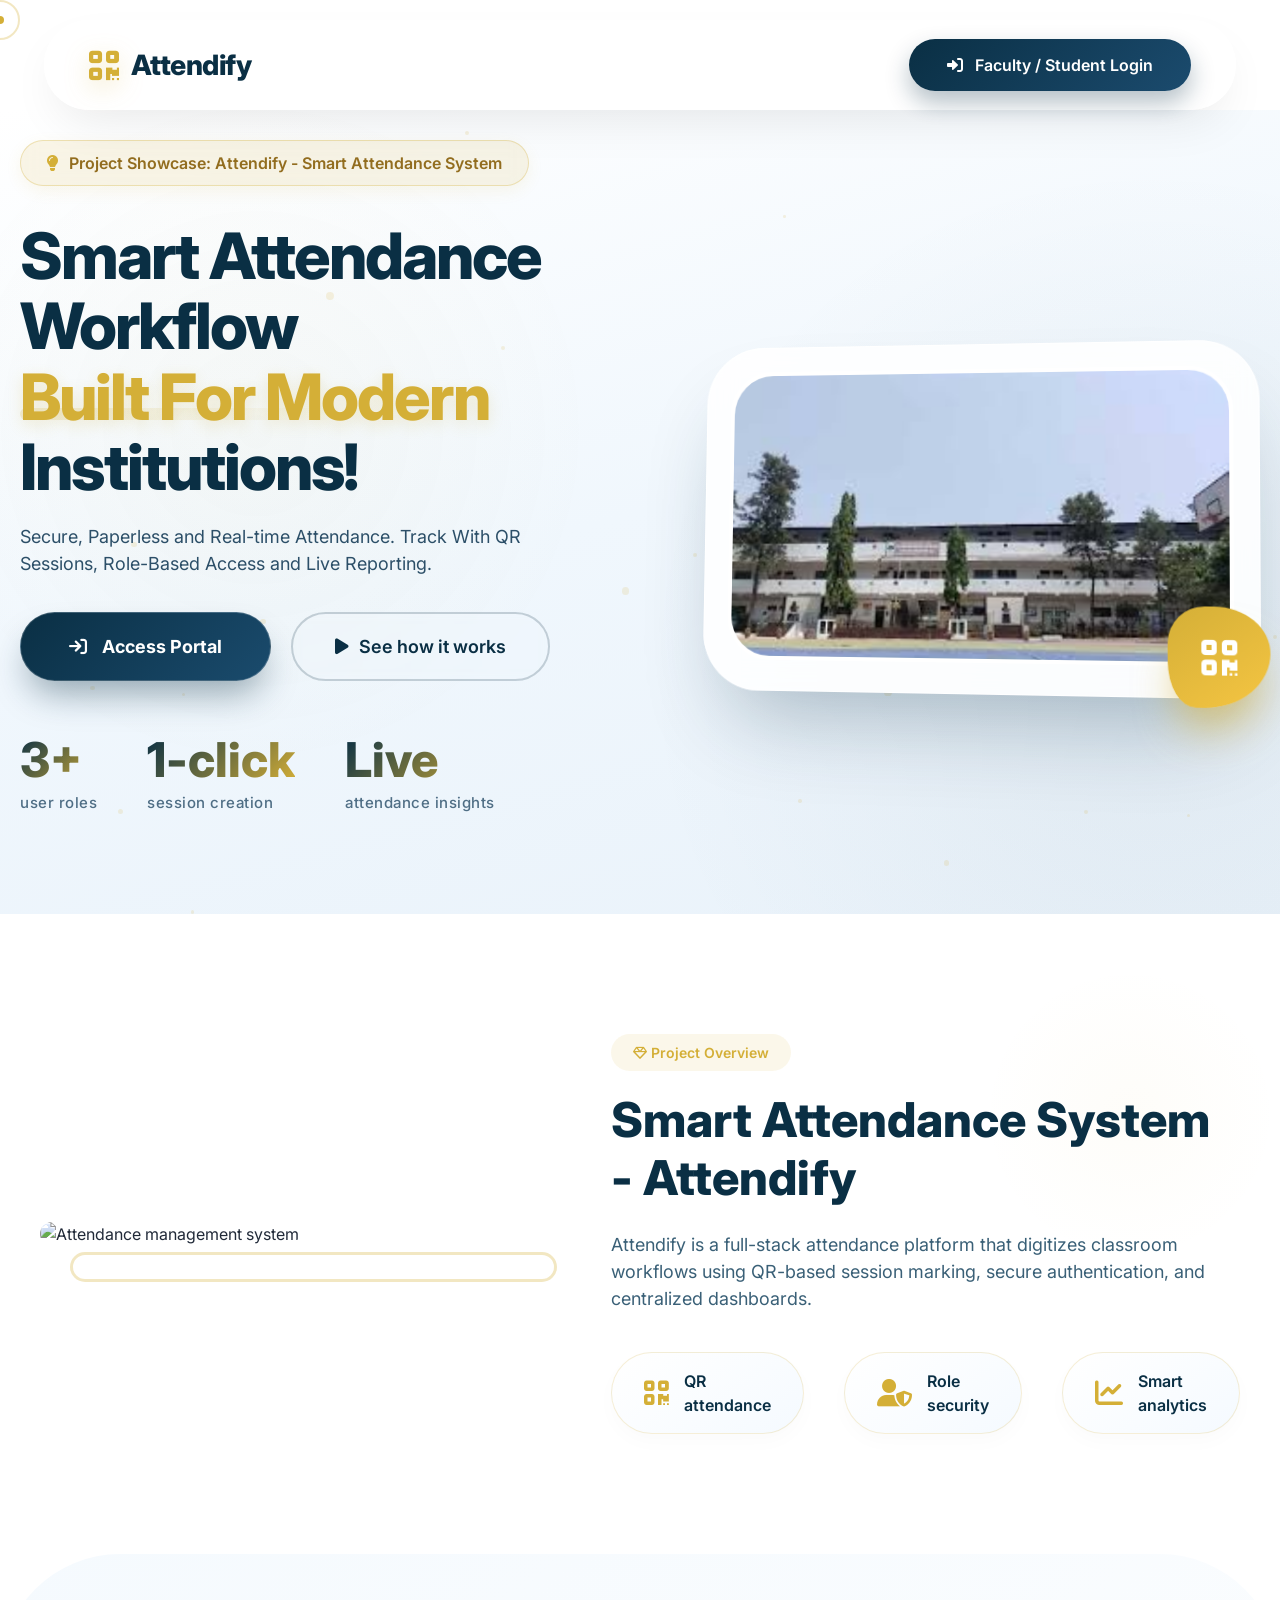
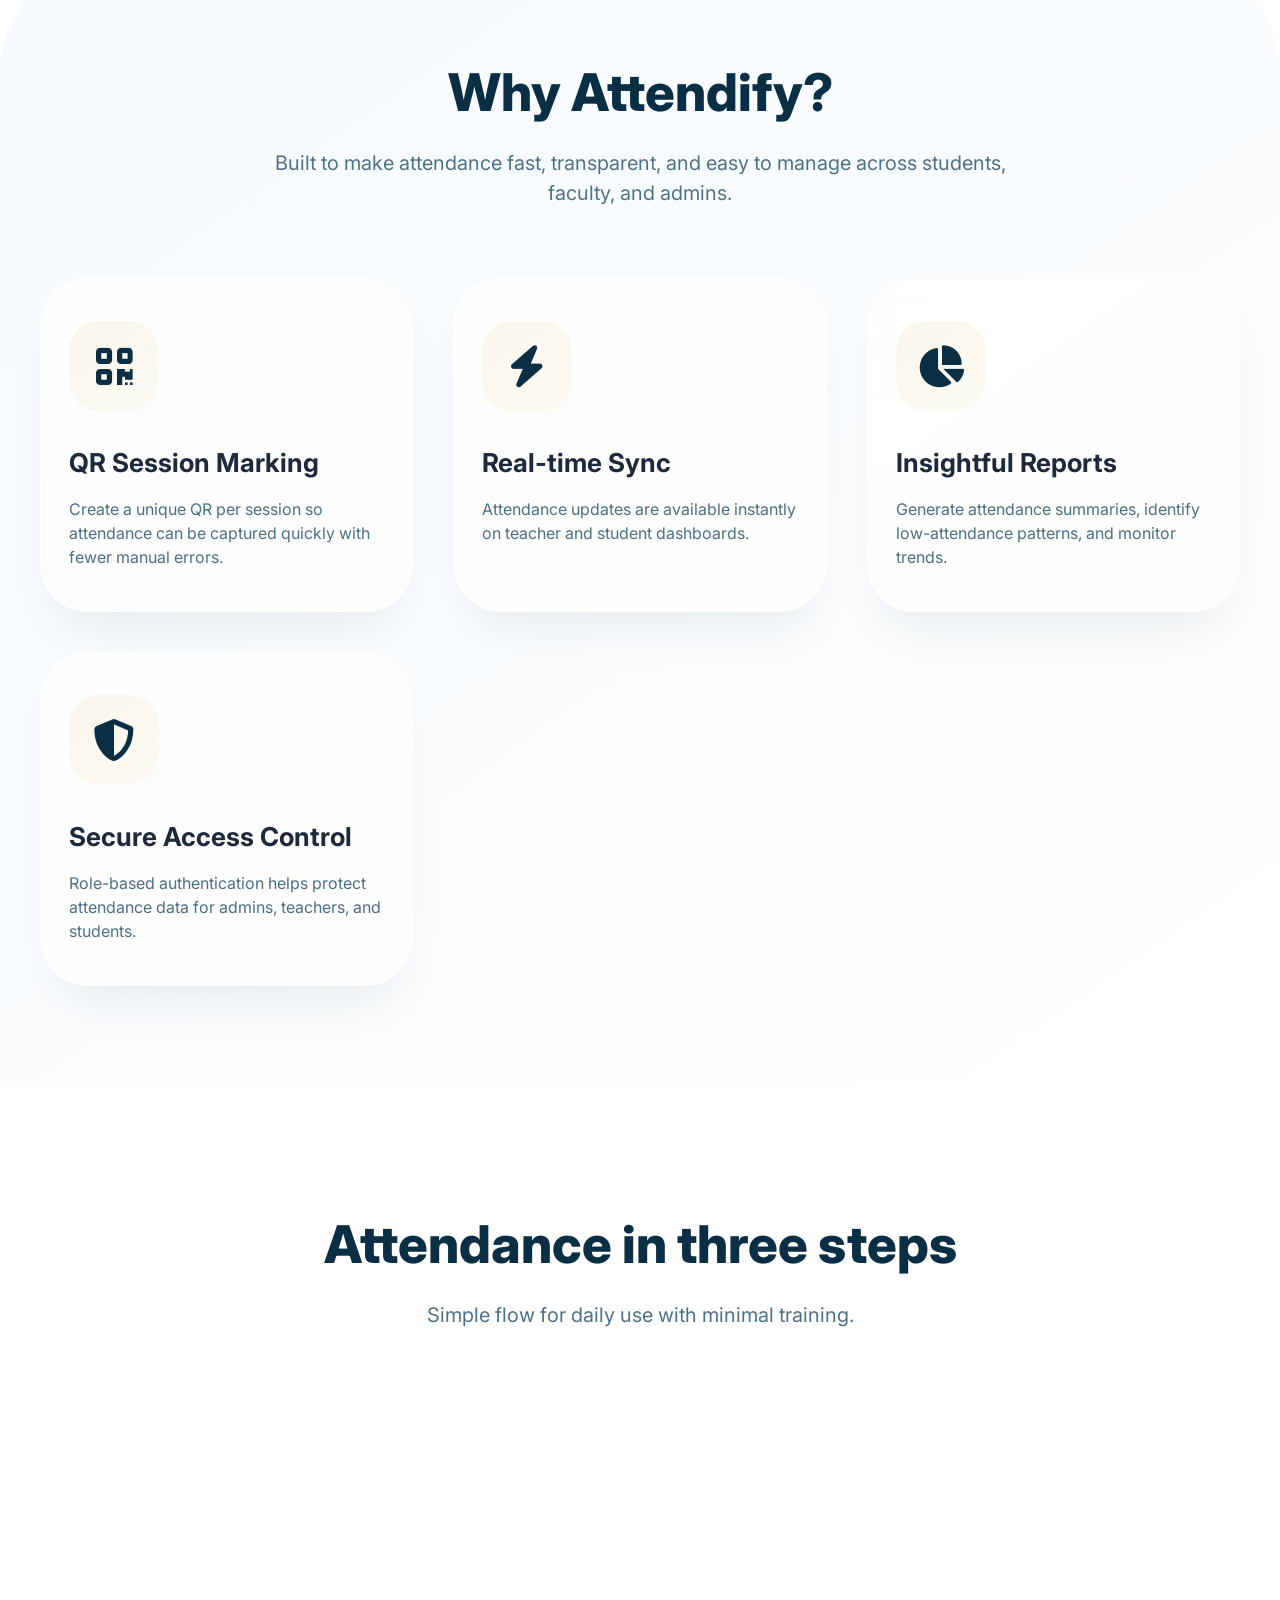
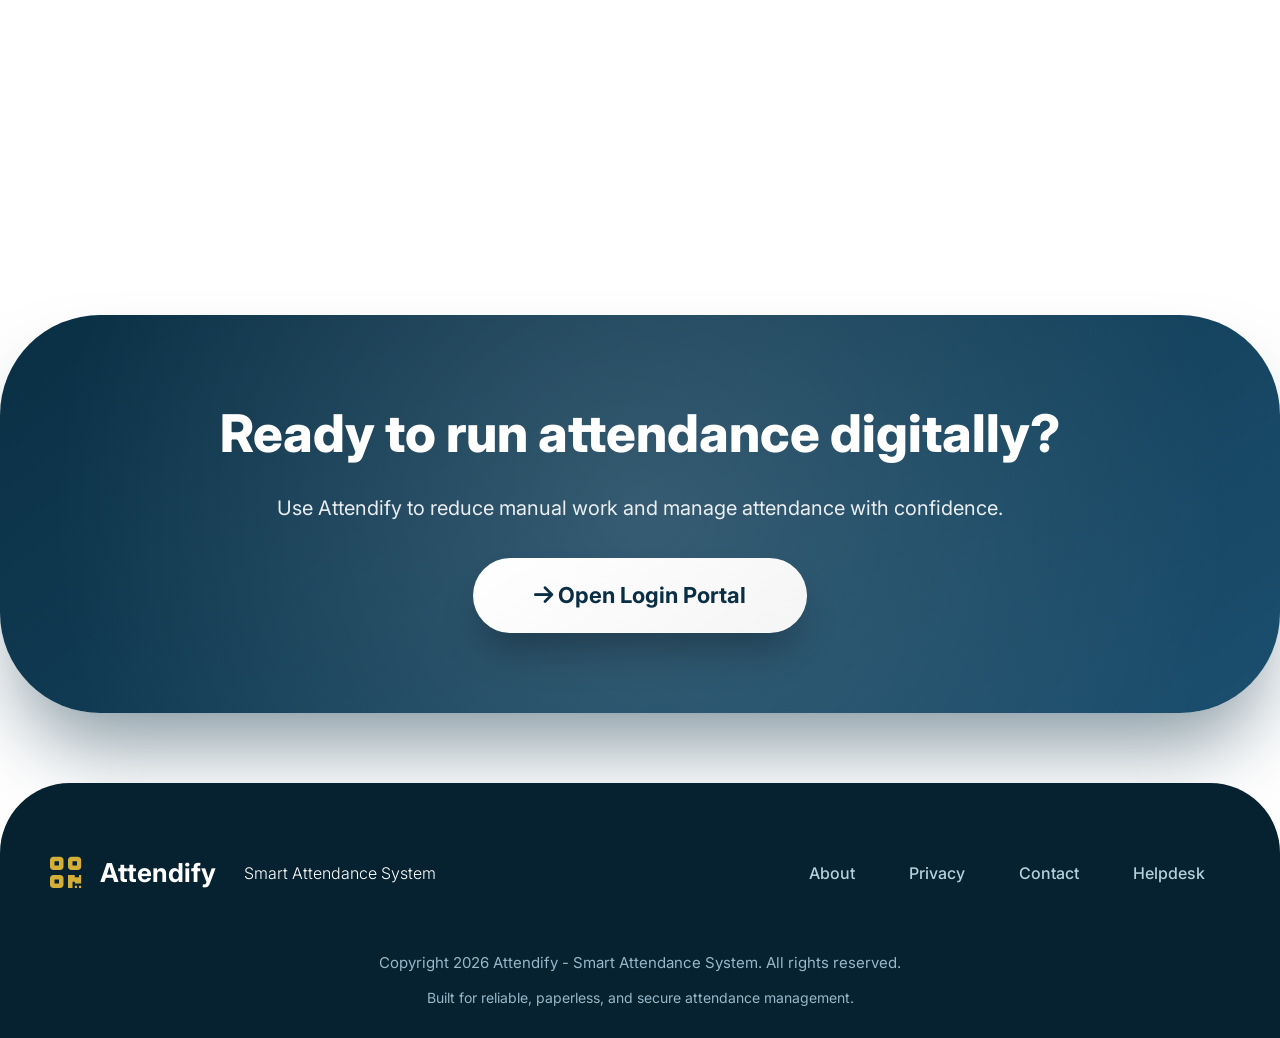
==== commit aab1d387: "feat: implement automated cleanup service and fix dashboard link issues - Implemented AutoCleanupSer" ====
--- a/Attendify-Sanika/register/src/main/resources/static/index.html
+++ b/Attendify-Sanika/register/src/main/resources/static/index.html
@@ -6,7 +6,9 @@
     <meta name="viewport" content="width=device-width, initial-scale=1.0, maximum-scale=1.5">
     <title>Attendify | Smart Attendance Management System</title>
     <!-- Google Font & modern icons -->
-    <link href="https://fonts.googleapis.com/css2?family=Inter:opsz,wght@14..32,400;14..32,500;14..32,600;14..32,700;14..32,800&display=swap" rel="stylesheet">
+    <link
+        href="https://fonts.googleapis.com/css2?family=Inter:opsz,wght@14..32,400;14..32,500;14..32,600;14..32,700;14..32,800&display=swap"
+        rel="stylesheet">
     <!-- Font Awesome 6 (free) for crisp icons -->
     <link rel="stylesheet" href="https://cdnjs.cloudflare.com/ajax/libs/font-awesome/6.0.0-beta3/css/all.min.css">
     <!-- AOS (Animate on Scroll) library for smooth scroll animations -->
@@ -91,8 +93,13 @@
         }
 
         @keyframes headerFloat {
-            0% { transform: translateY(0); }
-            100% { transform: translateY(-5px); }
+            0% {
+                transform: translateY(0);
+            }
+
+            100% {
+                transform: translateY(-5px);
+            }
         }
 
         .logo {
@@ -113,8 +120,13 @@
         }
 
         @keyframes rotateSlow {
-            from { transform: rotateY(0deg); }
-            to { transform: rotateY(360deg); }
+            from {
+                transform: rotateY(0deg);
+            }
+
+            to {
+                transform: rotateY(360deg);
+            }
         }
 
         .nav-btn {
@@ -181,7 +193,7 @@
             top: 0;
             left: 0;
             background: radial-gradient(circle at 20% 40%, rgba(212, 175, 55, 0.04) 0%, transparent 30%),
-                        radial-gradient(circle at 90% 70%, rgba(10, 47, 68, 0.05) 0%, transparent 40%);
+                radial-gradient(circle at 90% 70%, rgba(10, 47, 68, 0.05) 0%, transparent 40%);
             pointer-events: none;
         }
 
@@ -384,8 +396,13 @@
         }
 
         @keyframes floating {
-            0% { transform: perspective(1200px) rotateY(-7deg) rotateX(3deg) scale(0.98) translateY(0); }
-            100% { transform: perspective(1200px) rotateY(-7deg) rotateX(3deg) scale(0.98) translateY(-20px); }
+            0% {
+                transform: perspective(1200px) rotateY(-7deg) rotateX(3deg) scale(0.98) translateY(0);
+            }
+
+            100% {
+                transform: perspective(1200px) rotateY(-7deg) rotateX(3deg) scale(0.98) translateY(-20px);
+            }
         }
 
         .hero-card img {
@@ -415,15 +432,33 @@
         }
 
         @keyframes morph {
-            0%, 100% { border-radius: 40% 60% 70% 30% / 40% 50% 60% 50%; }
-            33% { border-radius: 60% 40% 30% 70% / 60% 30% 70% 40%; }
-            66% { border-radius: 30% 60% 40% 70% / 50% 60% 40% 50%; }
+
+            0%,
+            100% {
+                border-radius: 40% 60% 70% 30% / 40% 50% 60% 50%;
+            }
+
+            33% {
+                border-radius: 60% 40% 30% 70% / 60% 30% 70% 40%;
+            }
+
+            66% {
+                border-radius: 30% 60% 40% 70% / 50% 60% 40% 50%;
+            }
         }
 
         @keyframes pulse-glow {
-            0% { box-shadow: 0 0 0 0 rgba(212, 175, 55, 0.6); }
-            70% { box-shadow: 0 0 0 20px rgba(212, 175, 55, 0); }
-            100% { box-shadow: 0 0 0 0 rgba(212, 175, 55, 0); }
+            0% {
+                box-shadow: 0 0 0 0 rgba(212, 175, 55, 0.6);
+            }
+
+            70% {
+                box-shadow: 0 0 0 20px rgba(212, 175, 55, 0);
+            }
+
+            100% {
+                box-shadow: 0 0 0 0 rgba(212, 175, 55, 0);
+            }
         }
 
         /* ----- about section with premium split ----- */
@@ -843,20 +878,55 @@
 
         /* responsive */
         @media (max-width: 900px) {
-            .hero-grid { flex-direction: column; }
-            .about-grid { flex-direction: column-reverse; }
-            .hero-text h1 { font-size: 48px; }
-            header { margin: 10px 20px; padding: 14px 24px; }
-            .hero { padding: 20px 20px 60px; }
-            .footer-inner { flex-direction: column; gap: 30px; }
+            .hero-grid {
+                flex-direction: column;
+            }
+
+            .about-grid {
+                flex-direction: column-reverse;
+            }
+
+            .hero-text h1 {
+                font-size: 48px;
+            }
+
+            header {
+                margin: 10px 20px;
+                padding: 14px 24px;
+            }
+
+            .hero {
+                padding: 20px 20px 60px;
+            }
+
+            .footer-inner {
+                flex-direction: column;
+                gap: 30px;
+            }
         }
 
         @media (max-width: 600px) {
-            .hero-text h1 { font-size: 38px; }
-            .hero-stats { flex-wrap: wrap; gap: 25px; }
-            .section-header h2 { font-size: 40px; }
-            .cta-banner h3 { font-size: 36px; }
-            .footer-links a { display: block; margin: 15px 0; }
+            .hero-text h1 {
+                font-size: 38px;
+            }
+
+            .hero-stats {
+                flex-wrap: wrap;
+                gap: 25px;
+            }
+
+            .section-header h2 {
+                font-size: 40px;
+            }
+
+            .cta-banner h3 {
+                font-size: 36px;
+            }
+
+            .footer-links a {
+                display: block;
+                margin: 15px 0;
+            }
         }
     </style>
     <!-- AOS animation library -->
@@ -884,12 +954,13 @@
         <div class="hero-particles" id="particles"></div>
         <div class="hero-content">
             <div class="college-tag" data-aos="fade-right" data-aos-delay="100">
-                <i class="fas fa-lightbulb"></i> Project Showcase: Smart Attendance System
+                <i class="fas fa-lightbulb"></i> Project Showcase: Attendify - Smart Attendance System
             </div>
             <div class="hero-grid">
                 <div class="hero-text" data-aos="fade-up" data-aos-delay="200">
-                    <h1>Smart attendance workflow, <span>built for modern</span> institutions</h1>
-                    <p>Secure, paperless, and real-time attendance tracking with QR sessions, role-based access, and live reporting.</p>
+                    <h1>Smart Attendance Workflow <span>Built For Modern</span> Institutions!</h1>
+                    <p>Secure, Paperless and Real-time Attendance. Track With QR Sessions, Role-Based Access and Live
+                        Reporting.</p>
                     <div class="hero-cta-group">
                         <a href="public/login.html" class="hero-btn-primary">
                             <i class="fas fa-arrow-right-to-bracket"></i> Access Portal
@@ -929,16 +1000,18 @@
     <section class="about-section" id="about">
         <div class="about-grid">
             <div class="about-image" data-aos="fade-right" data-aos-duration="1100">
-                <img src="https://images.unsplash.com/photo-1562774053-701939374585?ixlib=rb-4.0.3&auto=format&fit=crop&w=800&q=80" alt="Attendance management system">
+                <img src="https://images.unsplash.com/photo-1562774053-701939374585?ixlib=rb-4.0.3&auto=format&fit=crop&w=800&q=80"
+                    alt="Attendance management system">
             </div>
             <div class="about-content" data-aos="fade-left" data-aos-delay="100">
                 <span class="section-tag"><i class="far fa-gem"></i> Project Overview</span>
                 <h2>Smart Attendance System - Attendify</h2>
-                <p>Attendify is a full-stack attendance platform that digitizes classroom workflows using QR-based session marking, secure authentication, and centralized dashboards.</p>
+                <p>Attendify is a full-stack attendance platform that digitizes classroom workflows using QR-based
+                    session marking, secure authentication, and centralized dashboards.</p>
                 <div class="accred-badges">
                     <div class="badge"><i class="fas fa-qrcode"></i> QR attendance</div>
-                    <div class="badge"><i class="fas fa-user-shield"></i> role security</div>
-                    <div class="badge"><i class="fas fa-chart-line"></i> smart analytics</div>
+                    <div class="badge"><i class="fas fa-user-shield"></i> Role security</div>
+                    <div class="badge"><i class="fas fa-chart-line"></i> Smart analytics</div>
                 </div>
             </div>
         </div>
@@ -1003,7 +1076,8 @@
     <div class="container" style="max-width: 1400px; margin: 0 auto;">
         <div class="cta-banner" data-aos="zoom-in" data-aos-duration="900">
             <h3>Ready to run attendance digitally?</h3>
-            <p style="font-size: 20px; opacity: 0.9;">Use Attendify to reduce manual work and manage attendance with confidence.</p>
+            <p style="font-size: 20px; opacity: 0.9;">Use Attendify to reduce manual work and manage attendance with
+                confidence.</p>
             <a href="public/login.html" class="cta-link">
                 <i class="fas fa-arrow-right"></i> Open Login Portal
             </a>
@@ -1026,7 +1100,8 @@
         </div>
         <div class="copyright">
             Copyright 2026 Attendify - Smart Attendance System. All rights reserved.
-            <span style="display: block; margin-top: 12px; font-size: 14px;">Built for reliable, paperless, and secure attendance management.</span>
+            <span style="display: block; margin-top: 12px; font-size: 14px;">Built for reliable, paperless, and secure
+                attendance management.</span>
         </div>
     </footer>
 
@@ -1078,18 +1153,38 @@
     </script>
     <style>
         @keyframes floatParticle {
-            from { transform: translateY(0) translateX(0); }
-            to { transform: translateY(-100px) translateX(20px); }
-        }
-        .cursor-dot, .cursor-outline {
+            from {
+                transform: translateY(0) translateX(0);
+            }
+
+            to {
+                transform: translateY(-100px) translateX(20px);
+            }
+        }
+
+        .cursor-dot,
+        .cursor-outline {
             pointer-events: none;
             position: fixed;
             transform: translate(-50%, -50%);
             z-index: 9999;
         }
-        .cursor-dot { width: 8px; height: 8px; background: #d4af37; border-radius: 50%; }
-        .cursor-outline { width: 40px; height: 40px; border: 2px solid rgba(212, 175, 55, 0.3); border-radius: 50%; transition: all 0.1s; }
+
+        .cursor-dot {
+            width: 8px;
+            height: 8px;
+            background: #d4af37;
+            border-radius: 50%;
+        }
+
+        .cursor-outline {
+            width: 40px;
+            height: 40px;
+            border: 2px solid rgba(212, 175, 55, 0.3);
+            border-radius: 50%;
+            transition: all 0.1s;
+        }
     </style>
 </body>
 
-</html>
+</html>
